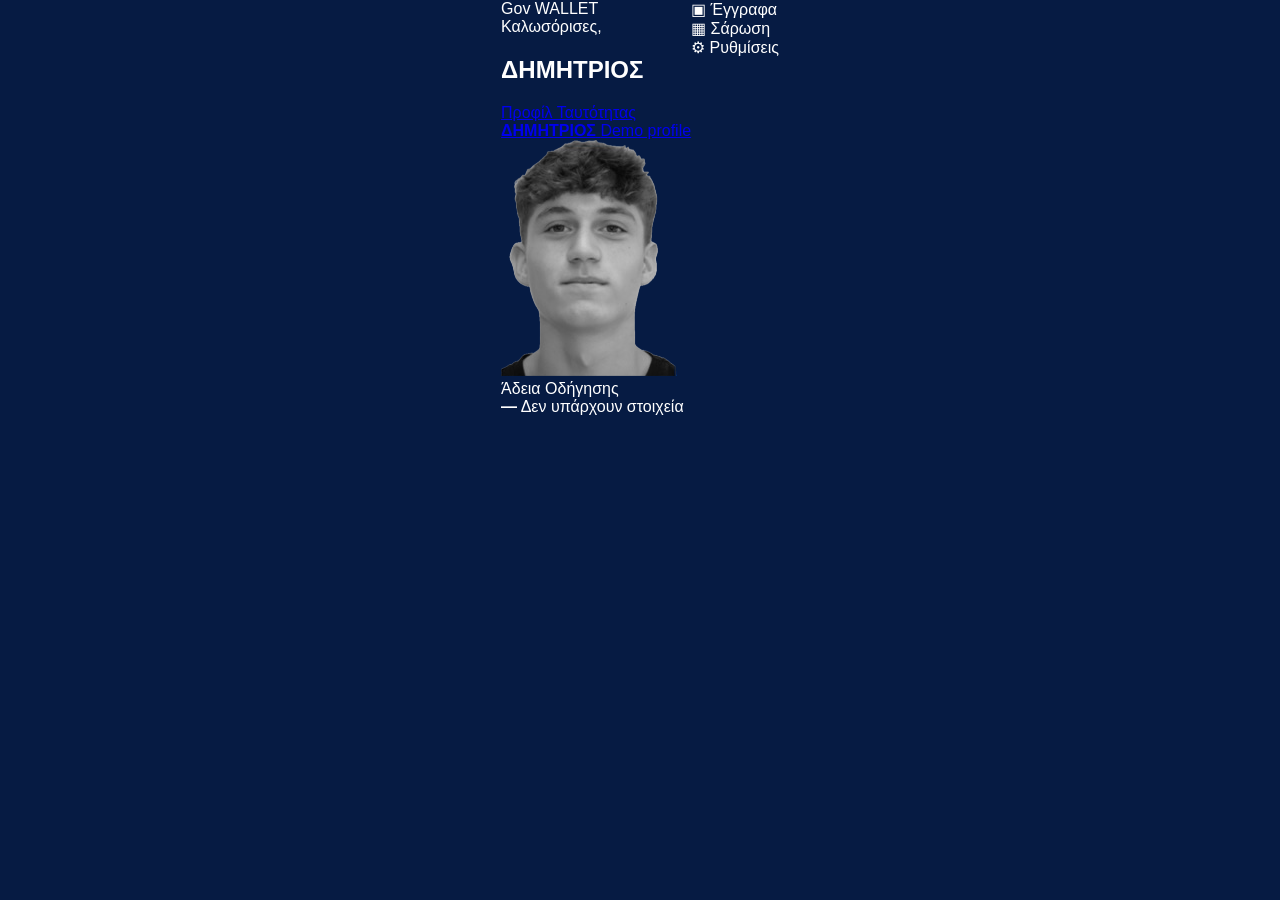
==== home.html @ 58a8b214 "Create home.html" ====
<!DOCTYPE html>
<html lang="el">
<head>
    <meta charset="UTF-8">
    <meta name="viewport" content="width=device-width, initial-scale=1.0">
    <title>Gov Wallet</title>
    <link rel="stylesheet" href="styles.css">
</head>

<body class="wallet-home">

    <main class="wallet-content">

        <header class="wallet-brand">
            <div class="demo-label">Gov WALLET</div>
        </header>

        <section class="welcome">
            <span>Καλωσόρισες,</span>
            <h1>ΔΗΜΗΤΡΙΟΣ</h1>
        </section>

        <!-- Identity demo card -->
        <a href="index.html" class="wallet-card identity-card">

            <div class="card-top">
                <span>Προφίλ Ταυτότητας</span>
            </div>

            <div class="card-bottom">
                <div class="card-info">
                    <strong>ΔΗΜΗΤΡΙΟΣ</strong>
                    <span>Demo profile</span>
                </div>

                <div class="mini-photo">
                    <img src="portrait.png" alt="Profile">
                </div>
            </div>

        </a>

        <!-- Driving licence placeholder -->
        <div class="wallet-card licence-card">

            <div class="card-top">
                <span>Άδεια Οδήγησης</span>
            </div>

            <div class="card-bottom">
                <div class="card-info">
                    <strong>—</strong>
                    <span>Δεν υπάρχουν στοιχεία</span>
                </div>

                <div class="empty-photo"></div>
            </div>

        </div>

    </main>

    <nav class="wallet-nav">

        <div class="nav-item">
            <span class="nav-icon">▣</span>
            <span>Έγγραφα</span>
        </div>

        <div class="nav-item">
            <span class="nav-icon">▦</span>
            <span>Σάρωση</span>
        </div>

        <div class="nav-item">
            <span class="nav-icon">⚙</span>
            <span>Ρυθμίσεις</span>
        </div>

    </nav>

</body>
</html>
---- styles.css ----
* { box-sizing: border-box; }

:root {
  --navy: #09275f;
  --navy-2: #071f4d;
  --sky: #56a8da;
  --line: rgba(255,255,255,.72);
  --muted: rgba(255,255,255,.62);
  --white: #fff;
}

html, body {
  margin: 0;
  min-height: 100%;
  font-family: -apple-system, BlinkMacSystemFont, "Segoe UI", Arial, sans-serif;
  background: #061b43;
  color: var(--white);
}

body {
  display: flex;
  justify-content: center;
}

.page-shell {
    background:
        linear-gradient(
            rgba(11, 36, 88, 0.82),
            rgba(11, 36, 88, 0.82)
        ),
        url("background.png");

    background-size: cover;
    background-position: center;
    background-repeat: no-repeat;
}
}

.demo-banner {
  position: sticky;
  top: 0;
  z-index: 20;
  background: #0b2458;
  color: #111;
  text-align: center;
  font-weight: 900;
  letter-spacing: .08em;
  padding: 10px 12px;
  font-size: 12px;
}

.topbar {
  height: 76px;
  background: var(--sky);
  display: grid;
  grid-template-columns: 48px 1fr 48px;
  align-items: center;
  padding: 0 14px;
}

.topbar h1 {
  margin: 0;
  text-align: center;
  font-size: 26px;
  letter-spacing: .02em;
}

.icon-btn {
  border: 0;
  background: transparent;
  color: white;
  font-size: 38px;
  cursor: pointer;
}

.hero {
  min-height: 250px;
  background: linear-gradient(135deg, #7cc3ee, #62b2e8);
  display: flex;
  align-items: center;
  justify-content: space-between;
  padding: 30px 22px 24px;
  gap: 16px;
}

.eyebrow {
  margin: 0 0 6px;
  font-size: 14px;
  opacity: .95;
  letter-spacing: .03em;
}

.card-number {
  margin: 0 0 26px;
  font-size: 34px;
  font-weight: 800;
  letter-spacing: .05em;
}

.issue-date {
  margin: 0;
  font-size: 21px;
  font-weight: 700;
}

.portrait-frame {
  width: 145px;
  height: 184px;
  flex: 0 0 auto;
  background: #f4f4f4;
  border: 4px solid rgba(40,40,40,.35);
  border-radius: 13px;
  overflow: hidden;
  display: flex;
  align-items: flex-end;
  justify-content: center;
}

.portrait-frame img {
  width: 100%;
  height: 100%;
  object-fit: cover;
  filter: grayscale(1);
}

.actions {
  padding: 22px 18px 8px;
  display: grid;
  grid-template-columns: 1fr 1fr;
  gap: 14px;
}

.action {
  min-height: 94px;
  border: 0;
  border-radius: 18px;
  padding: 15px;
  background: #fff;
  color: #09245c;
  display: flex;
  align-items: center;
  justify-content: center;
  gap: 13px;
  text-align: left;
  font-size: 17px;
  cursor: pointer;
}

.action.dark {
  color: #fff;
  background: #101010;
}

.action small, .action strong {
  display: block;
}

.action small {
  font-size: 13px;
  opacity: .72;
  margin-bottom: 3px;
}

.wallet-icon, .doc-icon, .scan-icon {
  font-size: 34px;
  line-height: 1;
}

.qr-card {
  cursor: default;
}

.fake-qr {
  width: 52px;
  height: 52px;
  display: grid;
  grid-template-columns: repeat(11, 1fr);
  grid-template-rows: repeat(11, 1fr);
  background: #fff;
  border: 5px solid #fff;
  box-shadow: 0 0 0 2px #0b2458;
}

.fake-qr i {
  display: block;
  background: #0b2458;
}

.details {
  padding: 12px 20px 34px;
}

.field {
  padding: 18px 0 17px;
  border-bottom: 2px solid var(--line);
}

.field span {
  display: block;
  color: var(--muted);
  font-size: 14px;
  letter-spacing: .06em;
  margin-bottom: 8px;
}

.field strong {
  display: block;
  font-size: clamp(23px, 7vw, 34px);
  font-weight: 400;
  letter-spacing: .02em;
  word-break: break-word;
}

footer {
  padding: 18px 22px 30px;
  font-size: 12px;
  color: rgba(255,255,255,.58);
  line-height: 1.45;
}

.watermark {
  position: fixed;
  inset: 0;
  pointer-events: none;
  z-index: 50;
  display: grid;
  place-items: center;
  font-size: clamp(90px, 22vw, 190px);
  font-weight: 900;
  letter-spacing: .08em;
  color: rgba(255,255,255,.055);
  transform: rotate(-25deg);
}

@media (max-width: 390px) {
  .hero { padding-inline: 16px; }
  .portrait-frame { width: 125px; height: 160px; }
  .card-number { font-size: 27px; }
  .actions { gap: 10px; padding-inline: 12px; }
  .action { min-height: 88px; padding: 12px; font-size: 15px; }
}

.demo-banner {
  background: #0b2458 !important;
  color: white !important;
}

.topbar {
  background: #5098CF !important;
}

.hero {
  background: #5098CF !important;
}
.action-icon {
  width: 46px;
  height: 46px;
  object-fit: contain;
  flex-shrink: 0;
}

.action .qr-icon {
  width: 54px;
  height: 54px;
}

.action {
  justify-content: flex-start;
}

.action strong {
  line-height: 1.15;
}
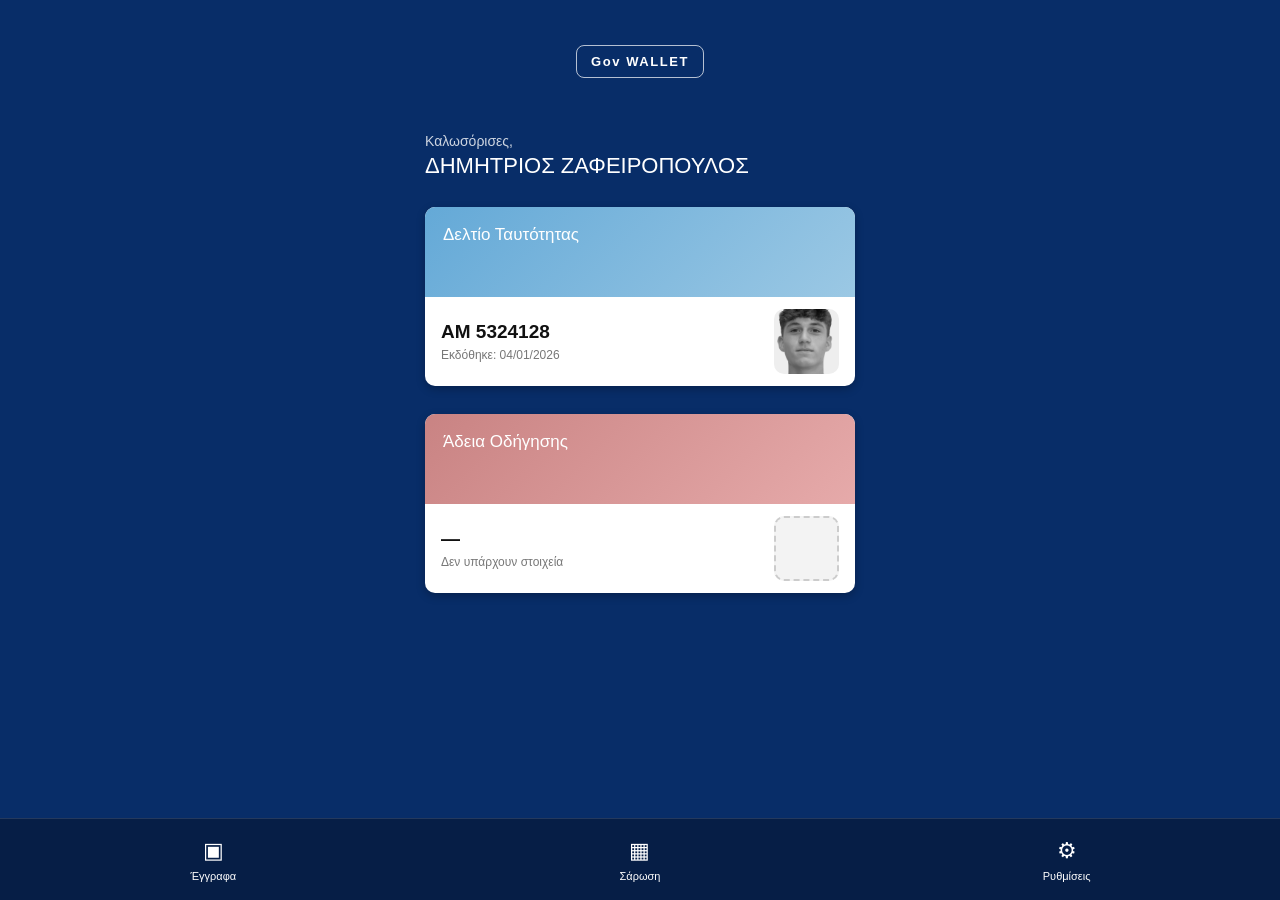
==== commit e64ecf26: "Update home.html" ====
--- a/home.html
+++ b/home.html
@@ -3,7 +3,8 @@
 <head>
     <meta charset="UTF-8">
     <meta name="viewport" content="width=device-width, initial-scale=1.0">
-    <title>Gov Wallet</title>
+    <title>gov.gr
+           Wallet</title>
     <link rel="stylesheet" href="styles.css">
 </head>
 
@@ -17,20 +18,20 @@
 
         <section class="welcome">
             <span>Καλωσόρισες,</span>
-            <h1>ΔΗΜΗΤΡΙΟΣ</h1>
+            <h1>ΔΗΜΗΤΡΙΟΣ ZΑΦΕΙΡΟΠΟΥΛΟΣ</h1>
         </section>
 
         <!-- Identity demo card -->
         <a href="index.html" class="wallet-card identity-card">
 
             <div class="card-top">
-                <span>Προφίλ Ταυτότητας</span>
+                <span>Δελτίο Ταυτότητας</span>
             </div>
 
             <div class="card-bottom">
                 <div class="card-info">
-                    <strong>ΔΗΜΗΤΡΙΟΣ</strong>
-                    <span>Demo profile</span>
+                    <strong>AM 5324128</strong>
+                    <span>Εκδόθηκε:  04/01/2026</span>
                 </div>
 
                 <div class="mini-photo">
--- a/styles.css
+++ b/styles.css
@@ -271,3 +271,205 @@
 .action strong {
   line-height: 1.15;
 }
+/* ==============================
+   DEMO WALLET HOME
+   ============================== */
+
+.wallet-home {
+    margin: 0;
+    min-height: 100vh;
+    background: #082d68;
+    color: white;
+    font-family: Arial, Helvetica, sans-serif;
+}
+
+.wallet-content {
+    width: min(92%, 430px);
+    margin: 0 auto;
+    padding: 45px 0 120px;
+}
+
+.wallet-brand {
+    text-align: center;
+    margin-bottom: 55px;
+}
+
+.demo-label {
+    display: inline-block;
+    padding: 8px 14px;
+    border: 1px solid rgba(255,255,255,.7);
+    border-radius: 8px;
+    font-size: 13px;
+    font-weight: 700;
+    letter-spacing: .12em;
+}
+
+.welcome {
+    margin-bottom: 28px;
+}
+
+.welcome span {
+    display: block;
+    font-size: 14px;
+    opacity: .8;
+    margin-bottom: 4px;
+}
+
+.welcome h1 {
+    margin: 0;
+    font-size: 22px;
+    font-weight: 500;
+}
+
+
+/* CARD */
+
+.wallet-card {
+    display: block;
+    overflow: hidden;
+    border-radius: 10px;
+    margin-bottom: 28px;
+
+    background: white;
+    color: #111;
+
+    text-decoration: none;
+
+    box-shadow:
+        0 3px 8px rgba(0,0,0,.25);
+}
+
+.card-top {
+    min-height: 90px;
+    padding: 18px;
+
+    background:
+        linear-gradient(
+            135deg,
+            #64a9d7,
+            #9bc8e4
+        );
+
+    color: white;
+    font-size: 17px;
+}
+
+.card-bottom {
+    min-height: 80px;
+    display: flex;
+    align-items: center;
+    justify-content: space-between;
+
+    padding: 12px 16px;
+}
+
+.card-info {
+    display: flex;
+    flex-direction: column;
+    gap: 5px;
+}
+
+.card-info strong {
+    font-size: 19px;
+}
+
+.card-info span {
+    color: #777;
+    font-size: 12px;
+}
+
+
+/* SMALL PHOTO */
+
+.mini-photo {
+    width: 65px;
+    height: 65px;
+
+    overflow: hidden;
+    border-radius: 10px;
+
+    background: #eee;
+}
+
+.mini-photo img {
+    width: 100%;
+    height: 100%;
+    object-fit: cover;
+}
+
+
+/* LICENCE PLACEHOLDER */
+
+.licence-card .card-top {
+    background:
+        linear-gradient(
+            135deg,
+            #c98383,
+            #e6aaaa
+        );
+}
+
+.empty-photo {
+    width: 65px;
+    height: 65px;
+
+    border-radius: 10px;
+    border: 2px dashed #ccc;
+
+    background: #f3f3f3;
+}
+
+
+/* BOTTOM NAVIGATION */
+
+.wallet-nav {
+    position: fixed;
+
+    left: 0;
+    right: 0;
+    bottom: 0;
+
+    height: 82px;
+
+    display: flex;
+    align-items: center;
+    justify-content: space-around;
+
+    background: #061e46;
+
+    border-top:
+        1px solid rgba(255,255,255,.12);
+}
+
+.nav-item {
+    width: 33.333%;
+
+    display: flex;
+    flex-direction: column;
+    align-items: center;
+
+    gap: 6px;
+
+    font-size: 11px;
+    color: white;
+}
+
+.nav-icon {
+    font-size: 22px;
+}
+.topbar .icon-btn {
+    position: relative;
+    z-index: 100;
+}
+
+.topbar a.icon-btn {
+    display: flex;
+    align-items: center;
+    justify-content: center;
+    width: 48px;
+    height: 48px;
+    text-decoration: none;
+    color: white;
+    cursor: pointer;
+    pointer-events: auto;
+}
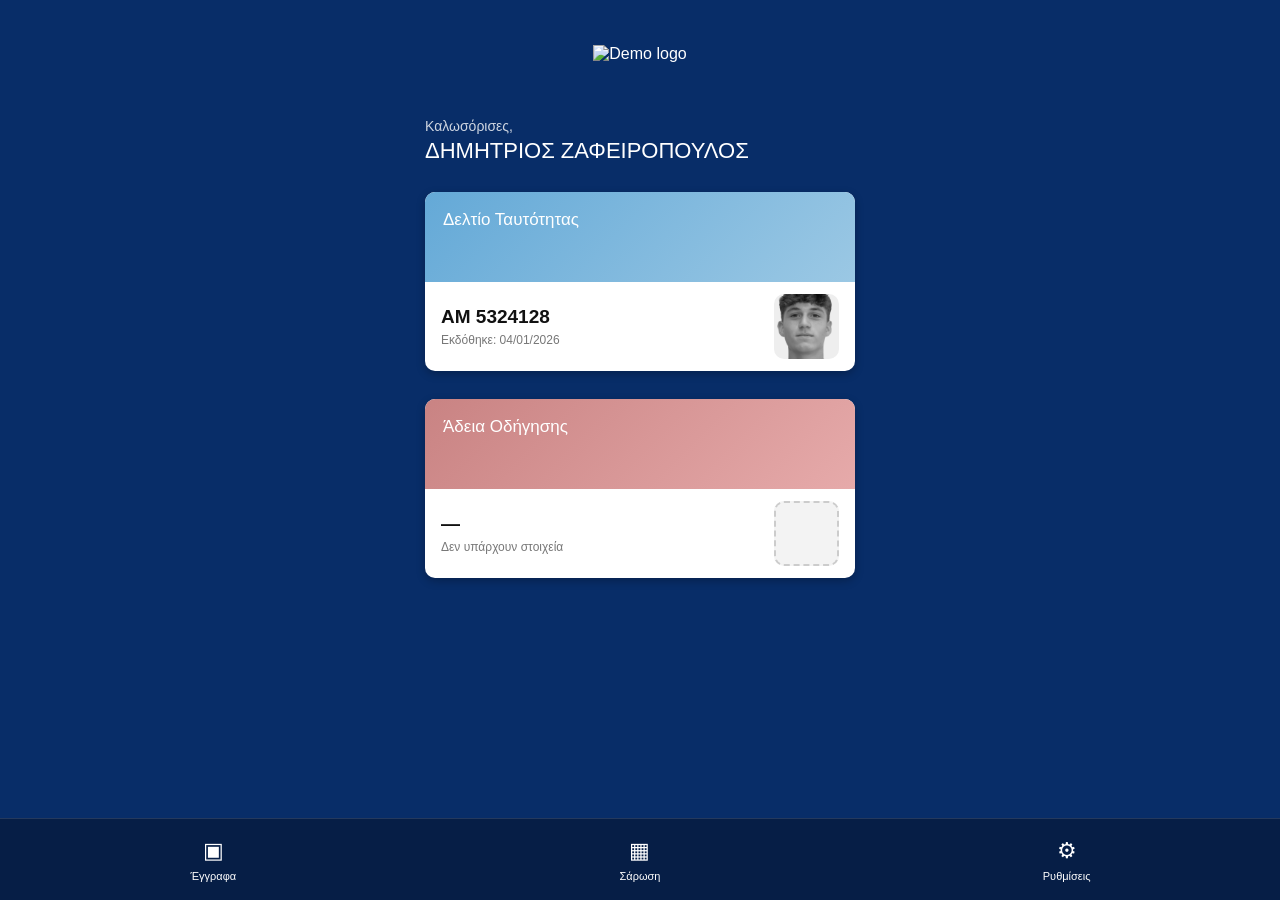
==== commit f3172e6e: "Update home.html" ====
--- a/home.html
+++ b/home.html
@@ -13,8 +13,8 @@
     <main class="wallet-content">
 
         <header class="wallet-brand">
-            <div class="demo-label">Gov WALLET</div>
-        </header>
+    <img src="" class="wallet-logo" alt="Demo logo">
+</header>
 
         <section class="welcome">
             <span>Καλωσόρισες,</span>
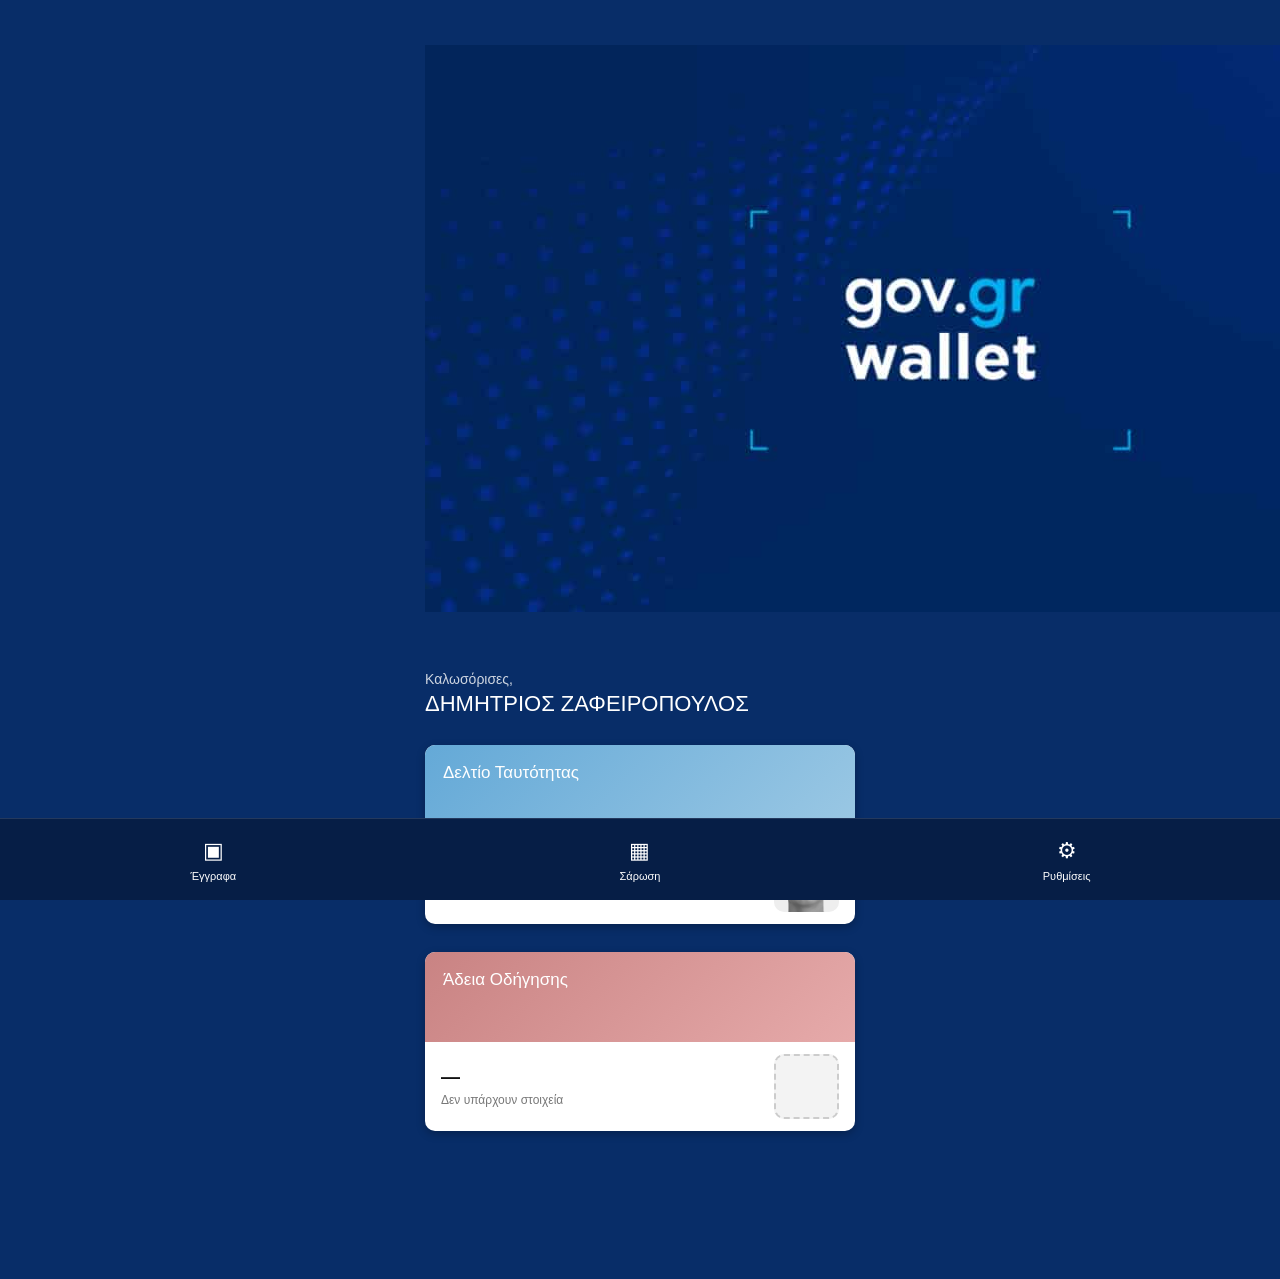
==== commit 6537af98: "Update home.html" ====
--- a/home.html
+++ b/home.html
@@ -13,7 +13,7 @@
     <main class="wallet-content">
 
         <header class="wallet-brand">
-    <img src="" class="wallet-logo" alt="Demo logo">
+    <img src="Gov.gr-Wallet-1024x567.jpg" class="wallet-logo" alt="Demo logo">
 </header>
 
         <section class="welcome">
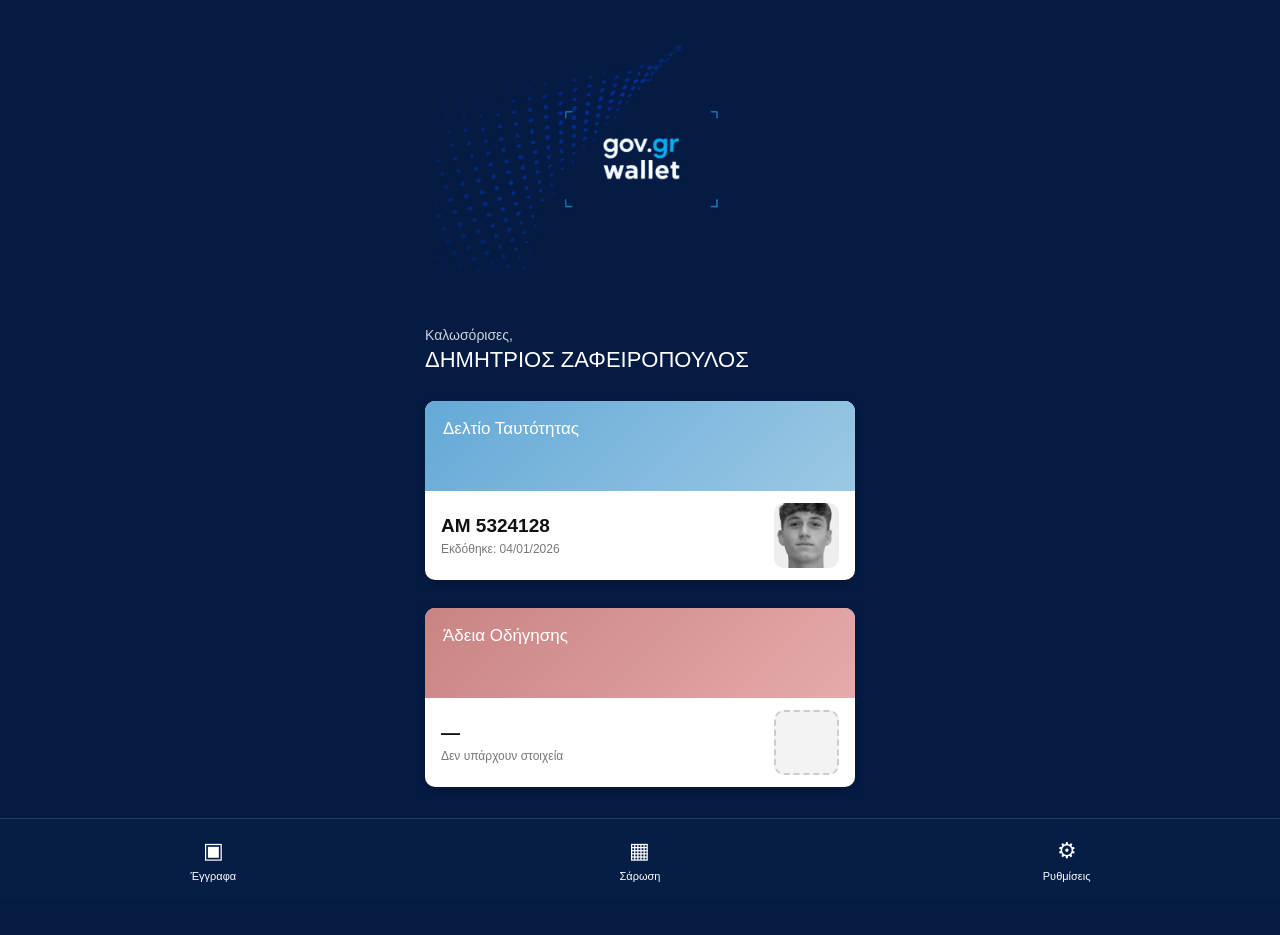
==== commit b8503589: "Update home.html" ====
--- a/home.html
+++ b/home.html
@@ -13,7 +13,7 @@
     <main class="wallet-content">
 
         <header class="wallet-brand">
-    <img src="Gov.gr-Wallet-1024x567.jpg" class="wallet-logo" alt="Demo logo">
+    <img src="icon2.png" class="wallet-logo" alt="Demo logo">
 </header>
 
         <section class="welcome">
--- a/styles.css
+++ b/styles.css
@@ -278,7 +278,7 @@
 .wallet-home {
     margin: 0;
     min-height: 100vh;
-    background: #082d68;
+    background:   #12316E
     color: white;
     font-family: Arial, Helvetica, sans-serif;
 }
@@ -472,4 +472,34 @@
     color: white;
     cursor: pointer;
     pointer-events: auto;
-}
+}.wallet-logo {
+    width: 400px;
+    height: auto;
+    display: block;
+    margin: 0 auto;
+}.wallet-brand {
+    position: relative;
+    text-align: center;
+    margin-bottom: 55px;
+}
+
+.wallet-logo {
+    width: 410px;
+    max-width: 100%;
+    height: auto;
+    display: block;
+    margin: 0 auto;
+
+    /* blend the edges into the background */
+    -webkit-mask-image: radial-gradient(
+        ellipse at center,
+        black 55%,
+        transparent 100%
+    );
+
+    mask-image: radial-gradient(
+        ellipse at center,
+        black 55%,
+        transparent 100%
+    );
+}
